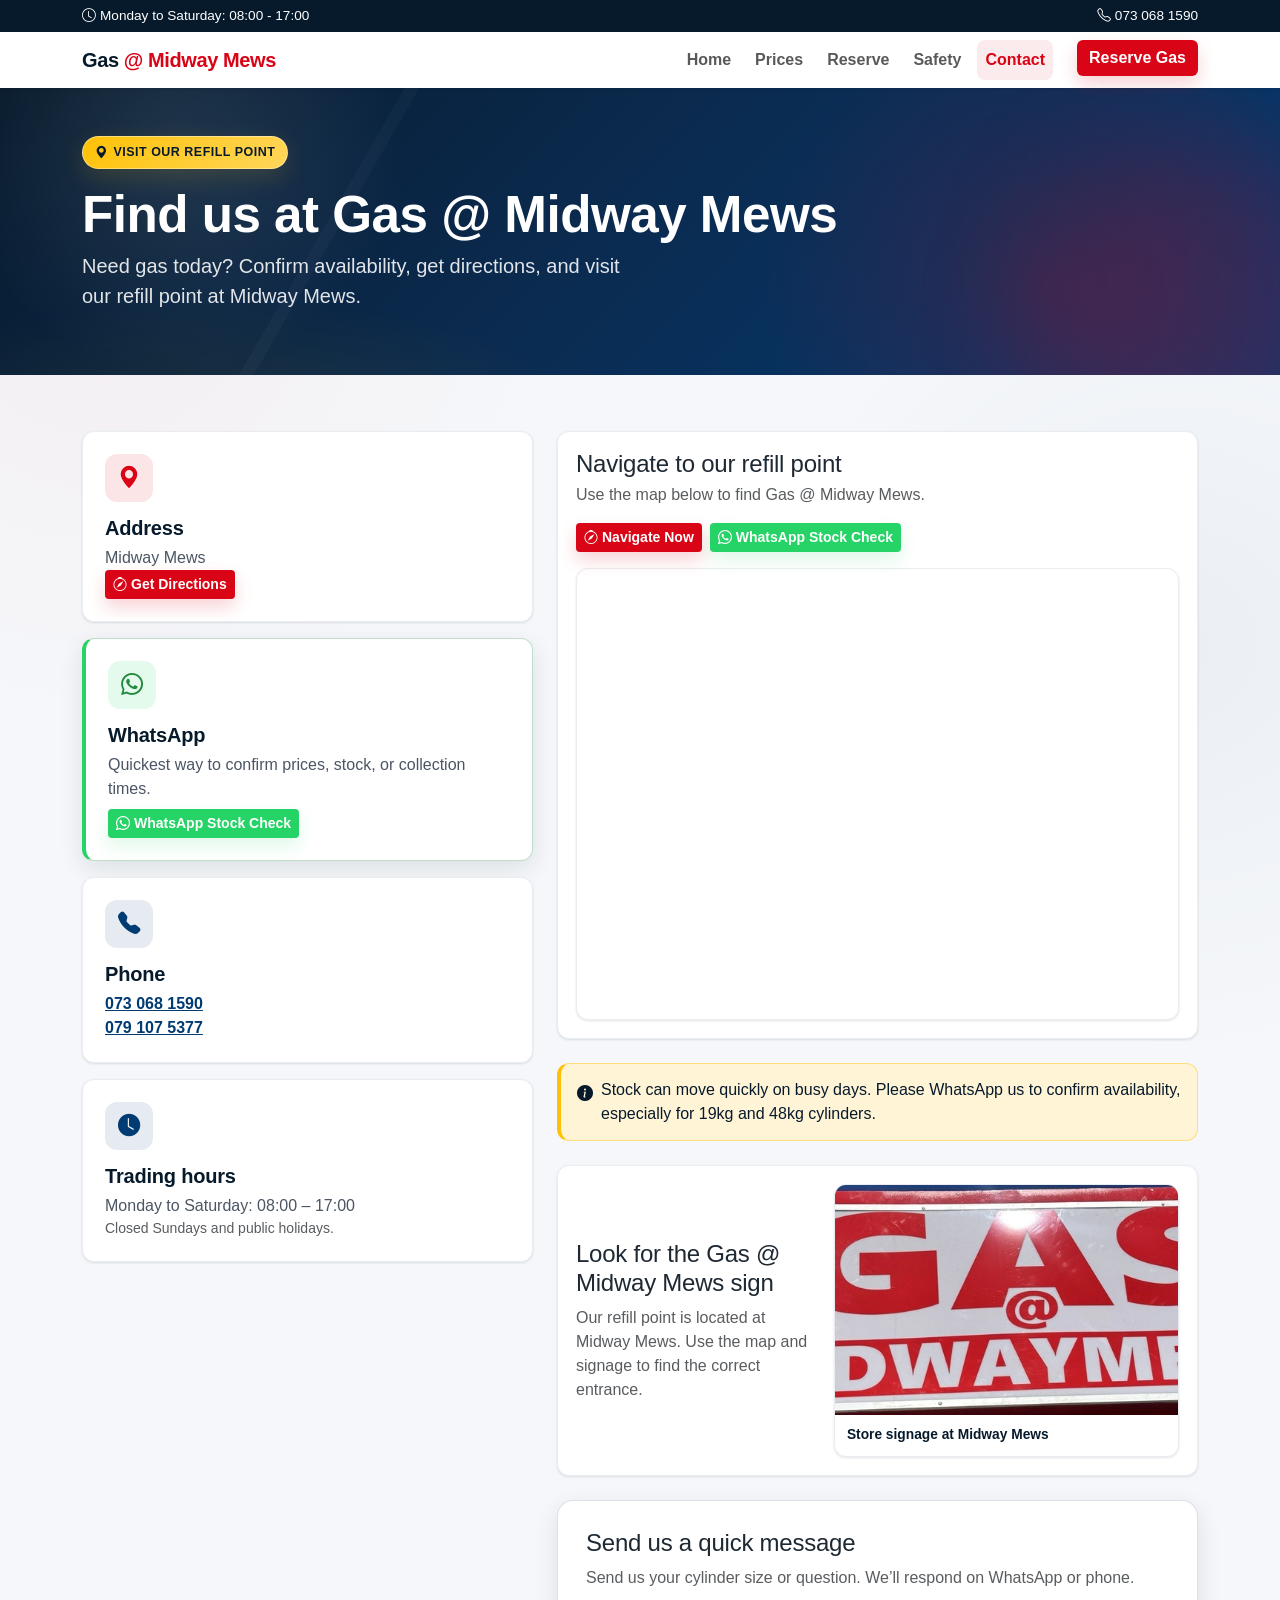
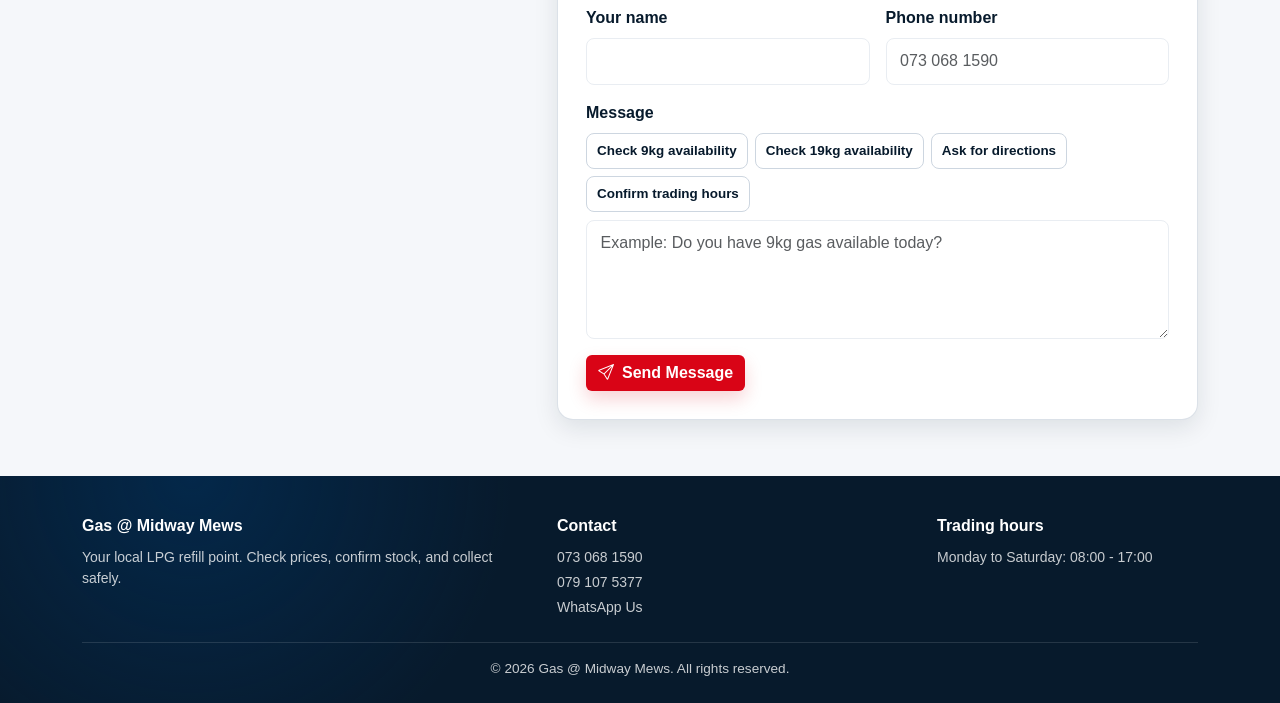
==== contact.html @ 33889756 "Initial Gas at Midway Mews site" ====
<!doctype html>
<html lang="en">
<head>
<meta charset="utf-8">
<meta name="viewport" content="width=device-width, initial-scale=1">
<title>Contact &amp; Location | Gas @ Midway Mews</title>
<meta name="description" content="Contact Gas @ Midway Mews — phone, WhatsApp, trading hours, and directions to our LPG refill collection point.">
<meta name="theme-color" content="#D90416">
<link rel="canonical" href="/contact.html">
<link rel="icon" href="assets/images/favicon.svg" type="image/svg+xml">
<link rel="shortcut icon" href="assets/images/favicon.svg" type="image/svg+xml">
<link href="https://cdn.jsdelivr.net/npm/bootstrap@5.3.3/dist/css/bootstrap.min.css" rel="stylesheet">
<link href="https://cdn.jsdelivr.net/npm/bootstrap-icons@1.11.3/font/bootstrap-icons.css" rel="stylesheet">
<link href="assets/css/styles.css" rel="stylesheet">
</head>
<body>

<div class="top-strip">
  <div class="container d-flex justify-content-between align-items-center flex-wrap gap-2">
    <span><i class="bi bi-clock me-1"></i><span data-trading-hours>Mon-Sat 08:00 - 17:00</span></span>
    <span class="d-none d-sm-inline">
      <a href="#" data-tel="primary_phone"><i class="bi bi-telephone me-1"></i><span data-tel-display="primary_phone">073 068 1590</span></a>
    </span>
  </div>
</div>

<nav class="navbar navbar-expand-md bg-white sticky-top">
  <div class="container">
    <a class="navbar-brand navbar-brand-wordmark" href="index.html">Gas <span class="accent">@ Midway Mews</span></a>
    <button class="navbar-toggler" type="button" data-bs-toggle="collapse" data-bs-target="#mainNav"><span class="navbar-toggler-icon"></span></button>
    <div class="collapse navbar-collapse justify-content-end" id="mainNav">
      <ul class="navbar-nav gap-md-2">
        <li class="nav-item"><a class="nav-link" href="index.html">Home</a></li>
        <li class="nav-item"><a class="nav-link" href="prices.html">Prices</a></li>
        <li class="nav-item"><a class="nav-link" href="reserve.html">Reserve</a></li>
        <li class="nav-item"><a class="nav-link" href="safety.html">Safety</a></li>
        <li class="nav-item"><a class="nav-link" href="contact.html">Contact</a></li>
        <li class="nav-item ms-md-3"><a class="btn btn-brand-red" href="reserve.html">Reserve Gas</a></li>
      </ul>
    </div>
  </div>
</nav>

<header class="hero-section" style="padding:48px 0">
  <div class="container">
    <span class="hero-badge"><i class="bi bi-geo-alt-fill"></i> Visit Our Refill Point</span>
    <h1>Find us at Gas @ Midway Mews</h1>
    <p class="lead mt-2">
      Need gas today? Confirm availability, get directions, and visit our refill point at Midway Mews.
    </p>
  </div>
</header>

<main>
<section>
  <div class="container">
    <div class="row g-4">

      <div class="col-lg-5">
        <div class="info-card mb-3">
          <div class="icon-wrap"><i class="bi bi-geo-alt-fill"></i></div>
          <h5>Address</h5>
          <p data-address>Midway Mews</p>
          <a href="#" data-map class="btn btn-sm btn-brand-red"><i class="bi bi-compass me-1"></i>Get Directions</a>
        </div>

        <div class="info-card contact-whatsapp-card mb-3">
          <div class="icon-wrap"><i class="bi bi-whatsapp"></i></div>
          <h5>WhatsApp</h5>
          <p class="mb-2">Quickest way to confirm prices, stock, or collection times.</p>
          <a href="#" data-wa="whatsapp_number"
             data-wa-msg="Hi Gas @ Midway Mews, I'd like to do a quick stock check before coming through. Cylinder size: "
             class="btn btn-sm btn-whatsapp">
            <i class="bi bi-whatsapp me-1"></i>WhatsApp Stock Check
          </a>
        </div>

        <div class="info-card blue mb-3">
          <div class="icon-wrap"><i class="bi bi-telephone-fill"></i></div>
          <h5>Phone</h5>
          <p class="mb-0">
            <a href="#" data-tel="primary_phone" class="fw-semibold d-block">
              <span data-tel-display="primary_phone">073 068 1590</span>
            </a>
            <a href="#" data-tel="secondary_phone" class="fw-semibold d-block">
              <span data-tel-display="secondary_phone">079 107 5377</span>
            </a>
          </p>
        </div>

        <div class="info-card blue">
          <div class="icon-wrap"><i class="bi bi-clock-fill"></i></div>
          <h5>Trading hours</h5>
          <p>Monday to Saturday: 08:00 &ndash; 17:00</p>
          <p class="small text-muted mb-0">Closed Sundays and public holidays.</p>
        </div>
      </div>

      <div class="col-lg-7">
        <div class="contact-map-block mb-4">
          <div class="d-flex flex-wrap justify-content-between align-items-start gap-3 mb-3">
            <div>
              <h2 class="h4 mb-1">Navigate to our refill point</h2>
              <p class="text-muted mb-0">Use the map below to find Gas @ Midway Mews.</p>
            </div>
            <div class="d-flex flex-wrap gap-2">
              <a href="#" data-map class="btn btn-brand-red btn-sm"><i class="bi bi-compass me-1"></i>Navigate Now</a>
              <a href="#" data-wa="whatsapp_number"
                 data-wa-msg="Hi Gas @ Midway Mews, I'd like to confirm stock before I travel. Cylinder size: "
                 class="btn btn-whatsapp btn-sm"><i class="bi bi-whatsapp me-1"></i>WhatsApp Stock Check</a>
            </div>
          </div>
          <div class="rounded-xl shadow-soft overflow-hidden" style="aspect-ratio:4/3;background:#fff">
            <iframe data-map-embed src="about:blank" width="100%" height="100%" style="border:0" loading="lazy" title="Map to Gas @ Midway Mews" referrerpolicy="no-referrer-when-downgrade"></iframe>
          </div>
        </div>

        <div class="contact-travel-note d-flex align-items-start mb-4">
          <i class="bi bi-info-circle-fill me-2 mt-1"></i>
          <p class="mb-0">Stock can move quickly on busy days. Please WhatsApp us to confirm availability, especially for 19kg and 48kg cylinders.</p>
        </div>

        <section class="contact-proof-section mb-4" aria-labelledby="look-for-sign">
          <div class="row g-3 align-items-center">
            <div class="col-md-5">
              <h2 id="look-for-sign" class="h4 mb-2">Look for the Gas @ Midway Mews sign</h2>
              <p class="text-muted mb-0">Our refill point is located at Midway Mews. Use the map and signage to find the correct entrance.</p>
            </div>
            <div class="col-md-7">
              <figure class="proof-card contact-proof-card m-0">
                <img src="assets/images/store-signage-crop.jpg"
                     alt="Gas @ Midway Mews store signage"
                     loading="lazy" decoding="async"
                     width="900" height="675">
                <figcaption>Store signage at Midway Mews</figcaption>
              </figure>
            </div>
          </div>
        </section>

        <div class="form-card">
          <h2 class="h4 mb-2">Send us a quick message</h2>
          <p class="text-muted mb-3">Send us your cylinder size or question. We&rsquo;ll respond on WhatsApp or phone.</p>
          <div id="enquiryStatus" class="alert d-none mb-3" role="alert"></div>
          <form id="enquiryForm" novalidate>
            <!-- Honeypot -->
            <input type="text" name="website" tabindex="-1" autocomplete="off"
                   style="position:absolute;left:-9999px" aria-hidden="true">
            <div class="row g-3">
              <div class="col-sm-6 mb-3">
                <label class="form-label" for="full_name">Your name</label>
                <input type="text" class="form-control" id="full_name" name="full_name" maxlength="100">
              </div>
              <div class="col-sm-6 mb-3">
                <label class="form-label" for="phone_number">Phone number</label>
                <input type="tel" class="form-control" id="phone_number" name="phone_number" maxlength="30" placeholder="073 068 1590">
              </div>
            </div>
            <div class="mb-3">
              <label class="form-label" for="message">Message</label>
              <div class="message-template-group mb-2" aria-label="Quick message templates">
                <button type="button" class="message-template-btn" data-message-template="Do you have 9kg gas available today?">Check 9kg availability</button>
                <button type="button" class="message-template-btn" data-message-template="Do you have 19kg gas available today?">Check 19kg availability</button>
                <button type="button" class="message-template-btn" data-message-template="Can you please help me with directions to Gas @ Midway Mews?">Ask for directions</button>
                <button type="button" class="message-template-btn" data-message-template="Please confirm your trading hours for today.">Confirm trading hours</button>
              </div>
              <textarea class="form-control" id="message" name="message" rows="4" required maxlength="2000" placeholder="Example: Do you have 9kg gas available today?"></textarea>
            </div>
            <button type="submit" class="btn btn-brand-red"><i class="bi bi-send me-2"></i>Send Message</button>
          </form>
        </div>
      </div>
    </div>
  </div>
</section>
</main>

<footer class="site-footer">
  <div class="container">
    <div class="row g-4">
      <div class="col-md-5">
        <h6 data-business-name>Gas @ Midway Mews</h6>
        <p class="small mb-0">Your local LPG refill point. Check prices, confirm stock, and collect safely.</p>
      </div>
      <div class="col-md-4">
        <h6>Contact</h6>
        <p class="small mb-1"><a href="#" data-tel="primary_phone"><span data-tel-display="primary_phone">073 068 1590</span></a></p>
        <p class="small mb-1"><a href="#" data-tel="secondary_phone"><span data-tel-display="secondary_phone">079 107 5377</span></a></p>
        <p class="small mb-0"><a href="#" data-wa="whatsapp_number">WhatsApp Us</a></p>
      </div>
      <div class="col-md-3">
        <h6>Trading hours</h6>
        <p class="small mb-0" data-trading-hours>Mon-Sat 08:00 - 17:00</p>
      </div>
    </div>
    <div class="copyright text-center">
      &copy; <span id="year"></span> <span data-business-name>Gas @ Midway Mews</span>. All rights reserved.
    </div>
  </div>
</footer>

<div class="mobile-action-bar">
  <a href="#" data-tel="primary_phone"><span class="ico"><i class="bi bi-telephone-fill"></i></span>Call</a>
  <a href="#" data-wa="whatsapp_number" class="wa"><span class="ico"><i class="bi bi-whatsapp"></i></span>WhatsApp</a>
  <a href="#" data-map><span class="ico"><i class="bi bi-geo-alt-fill"></i></span>Directions</a>
</div>

<script src="https://cdn.jsdelivr.net/npm/bootstrap@5.3.3/dist/js/bootstrap.bundle.min.js"></script>
<script src="assets/js/app.js"></script>
<script>document.getElementById('year').textContent = new Date().getFullYear();</script>
</body>
</html>
---- assets/css/styles.css ----
/* =============================================================
   Gas @ Midway Mews — Brand Stylesheet
   Layered on top of Bootstrap 5.
   ============================================================= */

:root {
  --brand-red:        #D90416;
  --brand-red-dark:   #A80010;
  --brand-red-soft:   #FFF1F2;
  --brand-blue:       #003B73;
  --brand-navy:       #071A2C;
  --brand-yellow:     #FFC107;
  --brand-green:      #1f8a3d;
  --brand-whatsapp:   #25D366;
  --grey-50:          #F5F7FA;
  --grey-100:         #E9EDF2;
  --grey-200:         #CDD6E0;
  --grey-700:         #4B5563;
  --text-dark:        #1F2933;
  --surface:          #FFFFFF;
  --radius-sm:        8px;
  --radius-md:        12px;
  --radius-lg:        16px;
  --shadow-sm: 0 1px 3px rgba(7, 26, 44, 0.08), 0 1px 2px rgba(7, 26, 44, 0.04);
  --shadow-md: 0 8px 24px rgba(7, 26, 44, 0.10);
  --shadow-lg: 0 18px 44px rgba(7, 26, 44, 0.16);
  --shadow-red: 0 10px 24px rgba(217, 4, 22, 0.18);
  --transition-fast: 160ms ease;
  --transition-med: 320ms cubic-bezier(.2, .8, .2, 1);
}

/* ---------- Base ---------- */
html { scroll-behavior: smooth; }
body {
  font-family: 'Inter', -apple-system, BlinkMacSystemFont, 'Segoe UI',
               Roboto, Oxygen, Ubuntu, sans-serif;
  color: var(--text-dark);
  background:
    radial-gradient(circle at 8% 12%, rgba(217, 4, 22, 0.035), transparent 28rem),
    radial-gradient(circle at 92% 28%, rgba(0, 59, 115, 0.045), transparent 26rem),
    var(--grey-50);
  -webkit-font-smoothing: antialiased;
  overflow-x: hidden;
  padding-bottom: 88px; /* room for mobile sticky bar */
}
@media (min-width: 768px) {
  body { padding-bottom: 0; }
}

h1, h2, h3, h4, h5 {
  font-weight: 700;
  letter-spacing: -0.01em;
  color: var(--brand-navy);
}

a { color: var(--brand-blue); }
a:hover { color: var(--brand-red); }
a, button, .btn, .form-control, .form-select {
  transition:
    color var(--transition-fast),
    background-color var(--transition-fast),
    border-color var(--transition-fast),
    box-shadow var(--transition-fast),
    transform var(--transition-fast),
    opacity var(--transition-fast);
}

:focus-visible {
  outline: 3px solid rgba(217, 4, 22, 0.28);
  outline-offset: 3px;
}

/* ---------- Brand utilities ---------- */
.text-brand-red    { color: var(--brand-red) !important; }
.text-brand-blue   { color: var(--brand-blue) !important; }
.text-brand-navy   { color: var(--brand-navy) !important; }
.bg-brand-red      { background-color: var(--brand-red) !important; color: #fff; }
.bg-brand-blue     { background-color: var(--brand-blue) !important; color: #fff; }
.bg-brand-navy     { background-color: var(--brand-navy) !important; color: #fff; }
.bg-brand-grey     { background-color: var(--grey-50) !important; }

.btn-brand-red {
  background: var(--brand-red);
  color: #fff;
  border: 0;
  font-weight: 600;
  box-shadow: 0 8px 18px rgba(217, 4, 22, 0.18);
}
.btn-brand-red:hover, .btn-brand-red:focus {
  background: var(--brand-red-dark);
  color: #fff;
  transform: translateY(-1px);
  box-shadow: var(--shadow-red);
}
.btn-brand-red:active {
  transform: translateY(0);
  box-shadow: 0 4px 10px rgba(217, 4, 22, 0.16);
}
.btn-brand-outline {
  background: transparent;
  color: #fff;
  border: 2px solid rgba(255,255,255,0.7);
  font-weight: 600;
}
.btn-brand-outline:hover {
  background: #fff;
  color: var(--brand-navy);
  transform: translateY(-1px);
  box-shadow: 0 10px 22px rgba(255,255,255,0.12);
}
.btn-whatsapp {
  background: var(--brand-whatsapp);
  color: #fff;
  border: 0;
  font-weight: 600;
  box-shadow: 0 8px 18px rgba(37, 211, 102, 0.15);
}
.btn-whatsapp:hover, .btn-whatsapp:focus {
  background: #1eb858;
  color: #fff;
  transform: translateY(-1px);
  box-shadow: 0 10px 22px rgba(37, 211, 102, 0.20);
}
.btn-whatsapp:active,
.btn-brand-outline:active {
  transform: translateY(0);
  box-shadow: var(--shadow-sm);
}
.btn i {
  transition: transform var(--transition-fast);
}
.btn:hover i {
  transform: translateX(1px);
}

/* ---------- Top bar ---------- */
.top-strip {
  background: var(--brand-navy);
  color: #fff;
  font-size: 0.85rem;
  padding: 6px 0;
}
.top-strip a { color: #fff; text-decoration: none; }
.top-strip a:hover { color: var(--brand-yellow); }

.navbar-brand-wordmark {
  font-weight: 800;
  font-size: 1.25rem;
  letter-spacing: -0.02em;
  color: var(--brand-navy);
}
.navbar-brand-wordmark .accent { color: var(--brand-red); }

.navbar {
  box-shadow: var(--shadow-sm);
  transition: box-shadow var(--transition-med), background-color var(--transition-med), backdrop-filter var(--transition-med);
}
.navbar.navbar-scrolled {
  background: rgba(255,255,255,0.94) !important;
  backdrop-filter: blur(12px);
  box-shadow: 0 8px 24px rgba(7, 26, 44, 0.12);
}
.navbar .nav-link {
  border-radius: var(--radius-sm);
  font-weight: 600;
  padding-inline: 0.75rem;
  position: relative;
}
.navbar .nav-link:hover {
  background: rgba(217, 4, 22, 0.06);
}
.navbar .nav-link.active {
  color: var(--brand-red) !important;
  background: rgba(217, 4, 22, 0.08);
}

/* ---------- Hero ---------- */
.hero-section {
  background:
    radial-gradient(circle at 14% 22%, rgba(255,255,255,0.10), transparent 14rem),
    radial-gradient(circle at 82% 70%, rgba(217, 4, 22, 0.20), transparent 18rem),
    linear-gradient(135deg, var(--brand-navy) 0%, #0B2B50 48%, var(--brand-blue) 100%);
  color: #fff;
  padding: 64px 0 80px;
  position: relative;
  overflow: hidden;
}
.hero-section::before {
  content: '';
  position: absolute;
  inset: 0;
  background:
    linear-gradient(120deg, transparent 0 28%, rgba(255,255,255,0.04) 28% 29%, transparent 29% 100%),
    radial-gradient(ellipse at 18% 110%, rgba(255, 193, 7, 0.10), transparent 22rem);
  opacity: 0.7;
  pointer-events: none;
}
.hero-section::after {
  content: '';
  position: absolute;
  right: -120px; bottom: -120px;
  width: 360px; height: 360px;
  border-radius: 50%;
  background: rgba(217, 4, 22, 0.18);
  filter: blur(60px);
  pointer-events: none;
  animation: heroGlow 9s ease-in-out infinite alternate;
}
.hero-section > .container {
  position: relative;
  z-index: 1;
}
.hero-section h1 {
  color: #fff;
  font-size: clamp(2rem, 4vw, 3.25rem);
  line-height: 1.1;
}
.hero-section .lead {
  color: rgba(255,255,255,0.88);
  max-width: 540px;
}
.hero-badge {
  display: inline-flex;
  align-items: center;
  gap: 6px;
  background: linear-gradient(135deg, var(--brand-yellow), #FFD65A);
  color: var(--brand-navy);
  font-weight: 700;
  font-size: 0.78rem;
  letter-spacing: 0.04em;
  text-transform: uppercase;
  padding: 6px 12px;
  border: 1px solid rgba(255,255,255,0.40);
  border-radius: 999px;
  box-shadow: 0 8px 24px rgba(255, 193, 7, 0.14);
  margin-bottom: 18px;
}
.hero-img-wrap {
  position: relative;
  border: 1px solid rgba(255,255,255,0.18);
  border-radius: var(--radius-lg);
  overflow: hidden;
  box-shadow: var(--shadow-lg);
  background: #fff;
  aspect-ratio: 4 / 3;
  transition: transform var(--transition-med), box-shadow var(--transition-med), border-color var(--transition-med);
}
.hero-img-wrap:hover {
  border-color: rgba(255,255,255,0.34);
  box-shadow: 0 24px 56px rgba(7, 26, 44, 0.24);
  transform: translateY(-2px);
}
.hero-img-wrap::after {
  content: '';
  position: absolute;
  inset: 0;
  background: linear-gradient(180deg, transparent 55%, rgba(7, 26, 44, 0.20));
  pointer-events: none;
}
.hero-img-wrap img {
  width: 100%;
  height: 100%;
  object-fit: cover;
  display: block;
}
/* ---------- Section spacing ---------- */
section { padding: 56px 0; }
main > section:nth-child(even):not(.bg-white) {
  background:
    radial-gradient(circle at 85% 18%, rgba(0, 59, 115, 0.035), transparent 22rem),
    var(--grey-50);
}
@media (max-width: 575px) {
  section { padding: 40px 0; }
}
.section-title {
  font-size: clamp(1.6rem, 3vw, 2.25rem);
  margin-bottom: 8px;
}
.section-eyebrow {
  text-transform: uppercase;
  letter-spacing: 0.12em;
  font-weight: 600;
  font-size: 0.78rem;
  color: var(--brand-red);
}
.divider-red {
  width: 56px;
  height: 4px;
  background: linear-gradient(90deg, var(--brand-red), var(--brand-red-dark));
  border-radius: 999px;
  margin: 0 0 18px;
}

/* ---------- Price cards (selectable) ---------- */
.price-grid {
  display: grid;
  grid-template-columns: repeat(auto-fill, minmax(160px, 1fr));
  gap: 14px;
}
.price-card {
  background: #fff;
  border: 2px solid var(--grey-100);
  border-radius: var(--radius-md);
  padding: 18px 14px 14px;
  text-align: center;
  position: relative;
  cursor: pointer;
  user-select: none;
  overflow: hidden;
  transition: transform var(--transition-med), box-shadow var(--transition-med),
              border-color var(--transition-med), background-color var(--transition-med);
}
.price-card::after {
  content: '';
  position: absolute;
  inset: auto -20% -45% -20%;
  height: 70%;
  background: radial-gradient(circle, rgba(217, 4, 22, 0.12), transparent 58%);
  opacity: 0;
  pointer-events: none;
  transition: opacity var(--transition-med);
}
.price-card:hover {
  transform: translateY(-3px);
  box-shadow: var(--shadow-md), 0 0 0 1px rgba(217, 4, 22, 0.08);
  border-color: rgba(217, 4, 22, 0.28);
}
.price-card:hover::after {
  opacity: 1;
}
.price-card:focus-visible {
  outline: 0;
  border-color: var(--brand-blue);
  box-shadow: 0 0 0 3px rgba(0, 59, 115, 0.18);
}
.price-card.selected {
  border-color: var(--brand-red);
  background: linear-gradient(180deg, #fff 0%, #fff1f2 100%);
  box-shadow: var(--shadow-red);
}
.price-card.summary-updated {
  animation: selectedTap 300ms ease;
}
.price-card.selected::before {
  content: '\F26B'; /* bi-check-circle-fill */
  font-family: 'bootstrap-icons';
  position: absolute;
  top: 8px; right: 10px;
  color: var(--brand-red);
  font-size: 1.1rem;
  line-height: 1;
}
.price-card.disabled {
  opacity: 0.6;
  cursor: not-allowed;
  background: var(--grey-50);
}
.price-card.disabled:hover {
  transform: none;
  box-shadow: none;
}
.price-card .size {
  font-size: 1.4rem;
  font-weight: 800;
  color: var(--brand-navy);
  line-height: 1.1;
}
.price-card .price {
  font-size: 1.65rem;
  font-weight: 800;
  color: var(--brand-red);
  margin: 6px 0 8px;
  line-height: 1;
}
.price-card .availability {
  font-size: 0.72rem;
  font-weight: 600;
  letter-spacing: 0.02em;
  display: inline-flex;
  align-items: center;
  gap: 4px;
  padding: 3px 9px;
  border-radius: 999px;
  position: relative;
  z-index: 1;
}
.availability.available     { background: #E5F4EA; color: #1f7a36; }
.availability.low_stock     { background: #FFF4D6; color: #8a6a00; }
.availability.confirm_first { background: #DCE7F5; color: #0b3d77; }
.availability.out_of_stock  { background: #F5DCDC; color: #962020; }
.badge.bg-danger {
  background: linear-gradient(135deg, var(--brand-red), var(--brand-red-dark)) !important;
  border-radius: 999px;
  box-shadow: 0 5px 12px rgba(217, 4, 22, 0.18);
  font-size: 0.68rem;
  letter-spacing: 0.02em;
}

/* ---------- Prices page ---------- */
.prices-content {
  background: var(--grey-50);
}
.price-meta {
  background: #fff;
  border: 1px solid var(--grey-100);
  border-left: 4px solid var(--brand-red);
  border-radius: 8px;
  box-shadow: var(--shadow-sm);
  color: var(--grey-700);
  display: flex;
  flex-wrap: wrap;
  gap: 10px 22px;
  padding: 12px 16px;
  font-size: 0.92rem;
}
.price-meta span {
  display: inline-flex;
  align-items: center;
}
.price-meta i {
  color: var(--brand-red);
}
.price-section-copy {
  color: var(--grey-700);
  margin-bottom: 18px;
  max-width: 620px;
}
.price-table-card {
  background: #fff;
  border: 1px solid var(--grey-100);
  border-radius: var(--radius-md);
  box-shadow: var(--shadow-md);
  overflow: hidden;
}
.price-table {
  min-width: 680px;
}
.price-table thead th {
  background: var(--brand-navy);
  color: #fff;
  border: 0;
  font-size: 0.78rem;
  letter-spacing: 0.07em;
  padding: 16px 18px;
  text-transform: uppercase;
  white-space: nowrap;
}
.price-table tbody td {
  border-color: var(--grey-100);
  padding: 16px 18px;
  vertical-align: middle;
}
.price-table tbody tr:nth-child(even) {
  background: #FAFBFC;
}
.price-table tbody tr:hover {
  background: #FFF7F7;
}
.price-table .availability {
  font-size: 0.78rem;
  font-weight: 700;
  display: inline-flex;
  align-items: center;
  gap: 5px;
  padding: 5px 10px;
  border-radius: 999px;
  white-space: nowrap;
}
.price-table-action {
  min-width: 86px;
}
.proof-card {
  background: #fff;
  border: 1px solid var(--grey-100);
  border-radius: var(--radius-md);
  box-shadow: var(--shadow-sm);
  overflow: hidden;
  transition: transform var(--transition-med), box-shadow var(--transition-med), border-color var(--transition-med);
}
.proof-card:hover {
  transform: translateY(-2px);
  border-color: rgba(0, 59, 115, 0.18);
  box-shadow: var(--shadow-md);
}
.proof-card img {
  aspect-ratio: 4 / 3;
  display: block;
  height: auto;
  object-fit: cover;
  width: 100%;
}
.proof-card figcaption {
  color: var(--brand-navy);
  font-size: 0.86rem;
  font-weight: 700;
  padding: 10px 12px;
}
.price-final-cta {
  background:
    radial-gradient(circle at 85% 15%, rgba(217, 4, 22, 0.20), transparent 16rem),
    linear-gradient(135deg, var(--brand-navy), #0B2B50);
  color: #fff;
  border-radius: var(--radius-md);
  box-shadow: var(--shadow-md);
  padding: 32px 20px;
}
.price-final-cta h2 {
  color: #fff;
}
.price-final-cta p {
  color: rgba(255,255,255,0.82);
}
@media (max-width: 575px) {
  .price-meta {
    display: block;
  }
  .price-meta span + span {
    margin-top: 6px;
  }
  .price-table thead th,
  .price-table tbody td {
    padding: 13px 14px;
  }
}

/* CTA bar below the popular grid */
.selection-bar {
  background: #fff;
  border: 1px solid var(--grey-100);
  border-radius: var(--radius-md);
  padding: 14px 18px;
  display: flex;
  align-items: center;
  justify-content: space-between;
  flex-wrap: wrap;
  gap: 12px;
  box-shadow: var(--shadow-sm);
}
.selection-bar .selection-text {
  font-size: 0.95rem;
  color: var(--grey-700);
}
.selection-bar .selection-text strong { color: var(--brand-navy); }
.btn-reserve-selected {
  background: var(--brand-red);
  color: #fff;
  font-weight: 600;
  padding: 12px 22px;
  border: 0;
  box-shadow: 0 8px 18px rgba(217, 4, 22, 0.16);
}
.btn-reserve-selected:hover {
  background: var(--brand-red-dark);
  color: #fff;
  transform: translateY(-1px);
  box-shadow: var(--shadow-red);
}
.btn-reserve-selected:disabled {
  background: var(--grey-200);
  color: var(--grey-700);
  cursor: not-allowed;
}

/* All sizes — compact list */
.size-list {
  background: #fff;
  border: 1px solid var(--grey-100);
  border-radius: var(--radius-md);
  overflow: hidden;
  box-shadow: var(--shadow-sm);
}
.size-list .row-item {
  display: grid;
  grid-template-columns: 1.2fr 1fr 1.4fr;
  align-items: center;
  padding: 14px 18px;
  border-bottom: 1px solid var(--grey-100);
  cursor: pointer;
  transition: background-color .15s ease;
}
.size-list .row-item:last-child { border-bottom: 0; }
.size-list .row-item:hover { background: var(--grey-50); }
.size-list .row-item.selected {
  background: #fff1f2;
  border-left: 4px solid var(--brand-red);
  padding-left: 14px;
  box-shadow: inset 0 0 0 1px rgba(217, 4, 22, 0.08);
}
.size-list .row-item.disabled {
  opacity: 0.55;
  cursor: not-allowed;
}
.size-list .col-size { font-weight: 700; color: var(--brand-navy); font-size: 1.05rem; }
.size-list .col-size .pop-tag {
  display: inline-block;
  background: rgba(217, 4, 22, 0.10);
  color: var(--brand-red);
  font-size: 0.65rem;
  font-weight: 700;
  letter-spacing: 0.06em;
  text-transform: uppercase;
  padding: 2px 7px;
  border-radius: 999px;
  margin-left: 6px;
  vertical-align: middle;
}
.size-list .col-price { font-weight: 700; color: var(--brand-red); font-size: 1.05rem; }
.size-list .col-status { text-align: right; }
@media (max-width: 575px) {
  .size-list .row-item {
    grid-template-columns: 1fr 1fr;
    grid-template-areas: "size price" "status status";
    row-gap: 6px;
  }
  .size-list .col-size { grid-area: size; }
  .size-list .col-price { grid-area: price; text-align: right; }
  .size-list .col-status { grid-area: status; text-align: left; }
}

/* ---------- Info / safety cards ---------- */
.info-card {
  background: #fff;
  border-radius: var(--radius-md);
  padding: 22px;
  border: 1px solid var(--grey-100);
  box-shadow: var(--shadow-sm);
  transition: transform var(--transition-med), box-shadow var(--transition-med), border-color var(--transition-med);
}
.info-card:hover {
  transform: translateY(-2px);
  border-color: rgba(0, 59, 115, 0.16);
  box-shadow: var(--shadow-md);
}
.info-card .icon-wrap {
  width: 48px; height: 48px;
  border-radius: var(--radius-md);
  background: rgba(217, 4, 22, 0.10);
  color: var(--brand-red);
  display: flex; align-items: center; justify-content: center;
  font-size: 1.4rem;
  margin-bottom: 14px;
}
.info-card.blue .icon-wrap {
  background: rgba(0, 59, 115, 0.10);
  color: var(--brand-blue);
}
.info-card h5 { margin-bottom: 6px; }
.info-card p { color: var(--grey-700); margin: 0; }

/* ---------- Reserve page ---------- */
.reserve-section {
  background: var(--grey-50);
}
.collection-alert {
  background: #FFF4D6;
  border: 1px solid rgba(255, 193, 7, 0.45);
  border-left: 4px solid var(--brand-yellow);
  color: var(--brand-navy);
  margin-bottom: 22px;
}
.quick-size-group {
  display: flex;
  flex-wrap: wrap;
  gap: 7px;
}
.quick-size-btn {
  background: #fff;
  border: 1px solid var(--grey-200);
  border-radius: var(--radius-sm);
  color: var(--brand-navy);
  font-size: 0.84rem;
  font-weight: 700;
  min-height: 36px;
  padding: 7px 11px;
  transition: background-color .15s ease, border-color .15s ease, color .15s ease;
}
.quick-size-btn:hover,
.quick-size-btn:focus {
  border-color: var(--brand-red);
  color: var(--brand-red);
}
.quick-size-btn.active {
  background: var(--brand-red);
  border-color: var(--brand-red);
  color: #fff;
  box-shadow: 0 8px 18px rgba(217, 4, 22, 0.18);
  transform: translateY(-1px);
}
.selected-price-summary {
  background: #fff;
  border: 1px solid var(--grey-100);
  border-left: 4px solid var(--brand-red);
  border-radius: var(--radius-md);
  box-shadow: var(--shadow-sm);
  margin: 6px 0 20px;
  padding: 14px 16px;
  transition: opacity var(--transition-med), transform var(--transition-med), box-shadow var(--transition-med);
}
.selected-price-summary.summary-updated {
  box-shadow: var(--shadow-red);
  transform: translateY(-1px);
}
.selected-price-summary dl {
  display: grid;
  grid-template-columns: minmax(120px, 0.8fr) 1fr;
  gap: 7px 14px;
  margin: 0;
}
.selected-price-summary dt {
  color: var(--grey-700);
  font-size: 0.86rem;
  font-weight: 600;
}
.selected-price-summary dd {
  color: var(--brand-navy);
  font-weight: 800;
  margin: 0;
}
.selected-price-summary .summary-price {
  color: var(--brand-red);
}
.reserve-info-stack {
  display: grid;
  gap: 0;
}
.compact-info-card {
  border-radius: var(--radius-md);
  padding: 18px;
}
.compact-info-card .icon-wrap {
  width: 40px;
  height: 40px;
  border-radius: 10px;
  font-size: 1.15rem;
  margin-bottom: 10px;
}
.compact-info-card h5 {
  font-size: 1rem;
  margin-bottom: 8px;
}
.compact-info-card p,
.compact-info-card li {
  color: var(--grey-700);
  font-size: 0.93rem;
  line-height: 1.45;
}
.compact-steps {
  color: var(--grey-700);
  padding-left: 1.1rem;
}
.compact-steps li + li {
  margin-top: 5px;
}
@media (max-width: 575px) {
  .quick-size-btn {
    flex: 1 1 calc(33.333% - 7px);
  }
  .selected-price-summary dl {
    grid-template-columns: 1fr;
    gap: 2px;
  }
  .selected-price-summary dd + dt {
    margin-top: 8px;
  }
}

/* ---------- Safety page ---------- */
.safety-proof-section {
  background: #fff;
  border: 1px solid var(--grey-100);
  border-radius: var(--radius-md);
  box-shadow: var(--shadow-sm);
  padding: 22px;
}
.safety-proof-card {
  max-width: 560px;
  margin-left: auto !important;
}
.safety-proof-card img {
  max-height: 280px;
}
.safety-list {
  line-height: 1.8;
  padding-left: 1.2rem;
}
.safety-list li + li {
  margin-top: 8px;
}
.safety-checklist {
  display: grid;
  gap: 12px;
  list-style: none;
  padding-left: 0;
}
.safety-checklist li {
  align-items: flex-start;
  color: var(--grey-700);
  display: flex;
  gap: 10px;
}
.safety-checklist i {
  color: var(--brand-red);
  margin-top: 2px;
}
.why-card {
  align-items: center;
  background: #fff;
  border: 1px solid var(--grey-100);
  border-radius: var(--radius-md);
  box-shadow: var(--shadow-sm);
  display: flex;
  gap: 12px;
  height: 100%;
  padding: 16px;
  transition: transform var(--transition-med), box-shadow var(--transition-med), border-color var(--transition-med);
}
.why-card:hover {
  transform: translateY(-2px);
  border-color: rgba(217, 4, 22, 0.16);
  box-shadow: var(--shadow-md);
}
.why-card i {
  align-items: center;
  background: rgba(217, 4, 22, 0.10);
  border-radius: 10px;
  color: var(--brand-red);
  display: flex;
  flex: none;
  font-size: 1.15rem;
  height: 40px;
  justify-content: center;
  width: 40px;
}
.why-card h5 {
  font-size: 1rem;
  margin: 0;
}
.safety-whatsapp-note {
  border-left: 4px solid var(--brand-yellow);
  margin-bottom: 0;
}
@media (max-width: 991px) {
  .safety-proof-card {
    margin-left: 0 !important;
  }
}
@media (max-width: 575px) {
  .safety-proof-section {
    padding: 18px;
  }
  .why-card {
    align-items: flex-start;
  }
}

/* ---------- Contact page ---------- */
.contact-whatsapp-card {
  border-color: rgba(31, 138, 61, 0.28);
  border-left: 4px solid #25D366;
  box-shadow: var(--shadow-md);
}
.contact-whatsapp-card .icon-wrap {
  background: rgba(37, 211, 102, 0.12);
  color: #1f8a3d;
}
.contact-map-block,
.contact-proof-section {
  background: #fff;
  border: 1px solid var(--grey-100);
  border-radius: var(--radius-md);
  box-shadow: var(--shadow-sm);
  padding: 18px;
}
.contact-map-block iframe,
.rounded-xl iframe {
  display: block;
}
.contact-map-block .rounded-xl,
#location .rounded-xl {
  border: 1px solid var(--grey-100);
  border-radius: var(--radius-md);
  box-shadow: inset 0 0 0 1px rgba(255,255,255,0.65), var(--shadow-sm);
}
.contact-map-block [data-map],
#location [data-map] {
  animation: ctaPulse 950ms ease 700ms 1;
}
.contact-travel-note {
  background: #FFF4D6;
  border: 1px solid rgba(255, 193, 7, 0.45);
  border-left: 4px solid var(--brand-yellow);
  border-radius: var(--radius-md);
  color: var(--brand-navy);
  padding: 14px 16px;
}
.contact-proof-card img {
  max-height: 230px;
}
.message-template-group {
  display: flex;
  flex-wrap: wrap;
  gap: 7px;
}
.message-template-btn {
  background: #fff;
  border: 1px solid var(--grey-200);
  border-radius: var(--radius-sm);
  color: var(--brand-navy);
  font-size: 0.84rem;
  font-weight: 700;
  min-height: 34px;
  padding: 7px 10px;
  transition: background-color .15s ease, border-color .15s ease, color .15s ease;
}
.message-template-btn:hover,
.message-template-btn:focus {
  border-color: var(--brand-red);
  color: var(--brand-red);
}
.message-template-btn.active {
  background: var(--brand-red);
  border-color: var(--brand-red);
  color: #fff;
  box-shadow: 0 8px 18px rgba(217, 4, 22, 0.16);
  transform: translateY(-1px);
}
.message-flash {
  animation: messageFlash 520ms ease;
}
@media (max-width: 575px) {
  .contact-map-block,
  .contact-proof-section {
    padding: 16px;
  }
  .message-template-btn {
    flex: 1 1 100%;
    text-align: left;
  }
}

/* ---------- Forms ---------- */
.form-card {
  background: #fff;
  border: 1px solid rgba(205, 214, 224, 0.72);
  border-radius: var(--radius-lg);
  padding: 28px;
  box-shadow: var(--shadow-md);
}
.form-label { font-weight: 600; color: var(--brand-navy); }
.form-control, .form-select {
  border: 1.5px solid var(--grey-100);
  padding: 0.65rem 0.85rem;
  border-radius: var(--radius-sm);
  background-color: #fff;
}
.form-control:focus, .form-select:focus {
  border-color: var(--brand-red);
  box-shadow: 0 0 0 .18rem rgba(217, 4, 22, 0.14);
}
@media (max-width: 575px) {
  .form-card {
    padding: 22px 18px;
  }
}

/* ---------- Footer ---------- */
.site-footer {
  background:
    radial-gradient(circle at 15% 0%, rgba(0, 59, 115, 0.42), transparent 20rem),
    var(--brand-navy);
  color: rgba(255,255,255,0.78);
  padding: 40px 0 24px;
}
.site-footer h6 { color: #fff; font-weight: 700; margin-bottom: 12px; }
.site-footer a { color: rgba(255,255,255,0.78); text-decoration: none; }
.site-footer a:hover { color: var(--brand-yellow); }
.site-footer .copyright {
  border-top: 1px solid rgba(255,255,255,0.12);
  margin-top: 24px;
  padding-top: 16px;
  font-size: 0.85rem;
}

/* ---------- Mobile sticky action bar ---------- */
.mobile-action-bar {
  position: fixed;
  bottom: max(10px, env(safe-area-inset-bottom)); left: 12px; right: 12px;
  background: rgba(255,255,255,0.96);
  border: 1px solid rgba(205, 214, 224, 0.75);
  border-radius: var(--radius-lg);
  backdrop-filter: blur(12px);
  box-shadow: 0 -8px 24px rgba(7, 26, 44, 0.14);
  display: grid;
  grid-template-columns: 1fr 1fr 1fr;
  z-index: 1030;
  overflow: hidden;
}
.mobile-action-bar a {
  text-align: center;
  padding: 11px 6px;
  font-size: 0.78rem;
  font-weight: 600;
  color: var(--brand-navy);
  text-decoration: none;
  border-right: 1px solid var(--grey-100);
}
.mobile-action-bar a:last-child { border-right: 0; }
.mobile-action-bar a .ico {
  display: block;
  font-size: 1.2rem;
  margin-bottom: 2px;
  color: var(--brand-red);
}
.mobile-action-bar a.wa .ico { color: #25D366; }
.mobile-action-bar a:hover { background: var(--grey-50); }
.mobile-action-bar a:active {
  transform: scale(0.98);
}
@media (min-width: 768px) {
  .mobile-action-bar { display: none; }
}

/* ---------- Motion system ---------- */
.js .hero-badge,
.js .hero-section h1,
.js .hero-section .lead,
.js .hero-section .btn,
.js .hero-img-wrap {
  opacity: 0;
  transform: translateY(12px);
}
.js.is-loaded .hero-badge {
  animation: revealUp 420ms ease forwards 80ms;
}
.js.is-loaded .hero-section h1 {
  animation: revealUp 460ms ease forwards 150ms;
}
.js.is-loaded .hero-section .lead {
  animation: revealUp 460ms ease forwards 210ms;
}
.js.is-loaded .hero-section .btn,
.js.is-loaded .hero-img-wrap {
  animation: revealUp 500ms ease forwards 280ms;
}
.reveal-on-scroll {
  opacity: 0;
  transform: translateY(14px);
}
.reveal-on-scroll.is-visible {
  opacity: 1;
  transform: translateY(0);
  transition: opacity 460ms ease, transform 460ms ease;
}
.reserve-preview {
  background: linear-gradient(180deg, #fff, #fffafa);
  border: 1px solid var(--grey-100);
  border-left: 4px solid var(--brand-blue);
  border-radius: var(--radius-md);
  box-shadow: var(--shadow-sm);
  color: var(--grey-700);
  margin: 0 0 18px;
  padding: 14px 16px;
  transition: opacity var(--transition-med), transform var(--transition-med), box-shadow var(--transition-med);
}
.reserve-preview strong {
  color: var(--brand-navy);
}
.reserve-preview.preview-updated {
  box-shadow: var(--shadow-md);
  transform: translateY(-1px);
}

@keyframes revealUp {
  from { opacity: 0; transform: translateY(14px); }
  to { opacity: 1; transform: translateY(0); }
}
@keyframes heroGlow {
  from { transform: translate3d(0, 0, 0) scale(1); opacity: 0.72; }
  to { transform: translate3d(-16px, -10px, 0) scale(1.05); opacity: 0.92; }
}
@keyframes messageFlash {
  0% { box-shadow: 0 0 0 0 rgba(217, 4, 22, 0.18); }
  50% { box-shadow: 0 0 0 .22rem rgba(217, 4, 22, 0.16); }
  100% { box-shadow: none; }
}
@keyframes ctaPulse {
  0% { box-shadow: 0 0 0 0 rgba(217, 4, 22, 0.18); }
  60% { box-shadow: 0 0 0 .32rem rgba(217, 4, 22, 0.08); }
  100% { box-shadow: 0 8px 18px rgba(217, 4, 22, 0.18); }
}
@keyframes selectedTap {
  0% { transform: translateY(-1px) scale(1); }
  50% { transform: translateY(-3px) scale(1.015); }
  100% { transform: translateY(-1px) scale(1); }
}
@media (prefers-reduced-motion: reduce) {
  *,
  *::before,
  *::after {
    animation-duration: 0.001ms !important;
    animation-iteration-count: 1 !important;
    scroll-behavior: auto !important;
    transition-duration: 0.001ms !important;
  }
  .js .hero-badge,
  .js .hero-section h1,
  .js .hero-section .lead,
  .js .hero-section .btn,
  .js .hero-img-wrap,
  .reveal-on-scroll {
    opacity: 1 !important;
    transform: none !important;
  }
}

/* ---------- Admin ---------- */
.admin-shell {
  display: grid;
  grid-template-columns: 240px 1fr;
  min-height: 100vh;
}
@media (max-width: 767px) {
  .admin-shell { grid-template-columns: 1fr; }
}
.admin-sidebar {
  background: var(--brand-navy);
  color: #fff;
  padding: 24px 18px;
}
.admin-sidebar .brand {
  font-weight: 800;
  font-size: 1.05rem;
  margin-bottom: 24px;
}
.admin-sidebar .brand .accent { color: var(--brand-red); }
.admin-sidebar a {
  display: block;
  color: rgba(255,255,255,0.78);
  padding: 8px 12px;
  border-radius: 8px;
  text-decoration: none;
  font-size: 0.92rem;
  margin-bottom: 4px;
}
.admin-sidebar a:hover {
  background: rgba(255,255,255,0.06);
  color: #fff;
}
.admin-sidebar a.active {
  background: var(--brand-red);
  color: #fff;
}
.admin-main { padding: 28px; background: var(--grey-50); }
.admin-main h1 { font-size: 1.5rem; margin-bottom: 18px; }

.stat-card {
  background: #fff;
  border-radius: 12px;
  padding: 18px;
  box-shadow: var(--shadow-sm);
  border-left: 4px solid var(--brand-red);
}
.stat-card .label {
  font-size: 0.78rem;
  text-transform: uppercase;
  letter-spacing: 0.08em;
  color: var(--grey-700);
}
.stat-card .value {
  font-size: 1.8rem;
  font-weight: 800;
  color: var(--brand-navy);
}

.status-pill {
  display: inline-block;
  padding: 3px 10px;
  border-radius: 999px;
  font-size: 0.75rem;
  font-weight: 700;
  text-transform: uppercase;
  letter-spacing: 0.05em;
}
.status-pill.pending     { background: #FFF4D6; color: #8a6a00; }
.status-pill.confirmed   { background: #DDF1E2; color: #1f7a36; }
.status-pill.collected   { background: #DCE7F5; color: #0b3d77; }
.status-pill.cancelled   { background: #F5DCDC; color: #962020; }
.status-pill.available   { background: #DDF1E2; color: #1f7a36; }
.status-pill.low_stock   { background: #FFF4D6; color: #8a6a00; }
.status-pill.out_of_stock{ background: #F5DCDC; color: #962020; }
.status-pill.new         { background: #FFF4D6; color: #8a6a00; }
.status-pill.read        { background: #DCE7F5; color: #0b3d77; }
.status-pill.closed      { background: #E5E7EB; color: #4B5563; }

/* ---------- Image placeholder ---------- */
.placeholder-photo {
  background:
    linear-gradient(135deg, var(--brand-red) 0%, var(--brand-red-dark) 100%);
  color: #fff;
  display: flex;
  align-items: center;
  justify-content: center;
  text-align: center;
  border-radius: 14px;
  aspect-ratio: 4 / 3;
  font-weight: 700;
  letter-spacing: 0.06em;
  text-transform: uppercase;
  font-size: 1.05rem;
  padding: 20px;
}
.placeholder-photo small {
  display: block;
  font-weight: 500;
  letter-spacing: 0.02em;
  text-transform: none;
  font-size: 0.85rem;
  margin-top: 6px;
  opacity: 0.85;
}

/* ---------- Trust strip ---------- */
.trust-strip {
  background: #fff;
  border: 1px solid var(--grey-100);
  border-radius: 14px;
  padding: 24px;
  box-shadow: var(--shadow-sm);
}
.trust-item {
  display: flex;
  gap: 14px;
  align-items: flex-start;
}
.trust-item .ico {
  width: 40px; height: 40px; flex: none;
  border-radius: 10px;
  background: rgba(0, 59, 115, 0.08);
  color: var(--brand-blue);
  display: flex; align-items: center; justify-content: center;
  font-size: 1.15rem;
}
.trust-item .label {
  font-weight: 700;
  color: var(--brand-navy);
  font-size: 0.95rem;
  margin: 0 0 2px;
  line-height: 1.2;
}
.trust-item .desc {
  font-size: 0.85rem;
  color: var(--grey-700);
  margin: 0;
  line-height: 1.4;
}

/* Safety chips row */
.safety-chips {
  display: flex;
  flex-wrap: wrap;
  gap: 8px;
}
.safety-chip {
  display: inline-flex;
  align-items: center;
  gap: 6px;
  padding: 7px 12px;
  background: var(--grey-50);
  border: 1px solid var(--grey-100);
  border-radius: 999px;
  font-size: 0.85rem;
  font-weight: 600;
  color: var(--brand-navy);
}
.safety-chip i { color: var(--brand-red); }

/* Location note */
.location-note {
  background: #FFF8E5;
  border-left: 4px solid var(--brand-yellow);
  padding: 12px 16px;
  border-radius: 8px;
  font-size: 0.92rem;
  color: var(--text-dark);
}
.location-note i { color: #c47b00; }

/* ---------- Utility ---------- */
.divider-red {
  width: 56px;
  height: 4px;
  background: var(--brand-red);
  border-radius: 2px;
  margin-bottom: 18px;
}
.shadow-soft { box-shadow: var(--shadow-md); }
.rounded-xl { border-radius: 14px; }

/* ---------- Mobile fit and centering ---------- */
img,
svg,
video,
iframe {
  max-width: 100%;
}

@media (max-width: 767.98px) {
  html,
  body {
    max-width: 100%;
    overflow-x: hidden;
  }

  body {
    background-position: center top;
  }

  .container,
  .container-fluid {
    max-width: 100%;
    padding-left: 1rem;
    padding-right: 1rem;
  }

  .row > * {
    min-width: 0;
  }

  main,
  section,
  header,
  footer,
  nav {
    max-width: 100%;
    overflow-x: hidden;
    overflow-x: clip;
  }

  .top-strip .container {
    justify-content: flex-end !important;
    text-align: right;
  }

  .top-strip span {
    text-align: right;
  }

  .navbar .container {
    justify-content: space-between;
    flex-wrap: wrap;
  }

  .navbar-brand {
    max-width: calc(100vw - 5rem);
    margin-right: auto;
  }

  .navbar-brand img {
    max-width: 100%;
    height: auto !important;
  }

  .navbar-toggler {
    margin-left: auto;
  }

  .navbar-collapse {
    width: 100%;
    text-align: center;
  }

  .navbar-nav {
    align-items: center;
    padding-top: 0.75rem;
  }

  .navbar-nav .nav-item,
  .navbar-nav .btn {
    width: 100%;
  }

  .hero-section {
    text-align: center;
    padding: 46px 0 54px !important;
  }

  .hero-section .lead,
  .price-section-copy {
    margin-left: auto;
    margin-right: auto;
  }

  .hero-section .d-flex,
  .price-final-cta .d-flex,
  #location .d-flex,
  .contact-map-block .d-flex,
  .safety-whatsapp-note .d-flex {
    justify-content: center;
  }

  .hero-section .btn,
  .price-final-cta .btn,
  #location .btn,
  .contact-map-block .btn,
  .safety-whatsapp-note .btn {
    width: min(100%, 22rem);
  }

  .hero-img-wrap {
    max-width: 26rem;
    margin-left: auto !important;
    margin-right: auto !important;
  }

  .section-eyebrow {
    display: block;
    text-align: center;
  }

  .section-title,
  .price-section-copy,
  section h2,
  section h3 {
    text-align: center;
  }

  .divider-red {
    margin-left: auto;
    margin-right: auto;
  }

  .price-grid {
    grid-template-columns: minmax(0, min(100%, 22rem));
    justify-content: center;
  }

  .price-card,
  .price-table,
  .proof-card,
  .price-final-cta,
  .selection-bar,
  .size-list,
  .trust-strip,
  .contact-map-block,
  .contact-proof-section,
  .safety-proof-section {
    width: 100%;
    max-width: 100%;
  }

  .price-table {
    min-width: 0;
    table-layout: fixed;
    width: 100%;
  }

  .price-table thead th,
  .price-table tbody td {
    font-size: 0.76rem;
    padding: 10px 6px;
    white-space: normal;
  }

  .price-table .availability {
    align-items: center;
    font-size: 0.66rem;
    justify-content: center;
    line-height: 1.15;
    padding: 4px 6px;
    text-align: center;
    white-space: normal;
  }

  .price-table-action {
    min-width: 0;
    padding-left: 0.5rem;
    padding-right: 0.5rem;
  }

  .selection-bar {
    justify-content: center;
    text-align: center;
  }

  .selection-bar .btn {
    width: min(100%, 22rem);
  }

  #prices .d-flex.align-items-center.justify-content-between {
    align-items: center !important;
    flex-direction: column;
    gap: 0.35rem;
    justify-content: center !important;
    text-align: center;
  }

  .size-list .row-item {
    column-gap: 12px;
    text-align: left !important;
  }

  .size-list .col-size {
    text-align: left;
  }

  .size-list .col-price {
    text-align: right;
  }

  .size-list .col-status {
    justify-self: center;
    text-align: center;
    width: 100%;
  }

  .size-list .availability {
    justify-content: center;
  }

  .info-card,
  .compact-info-card,
  .why-card,
  .proof-card figcaption,
  .contact-travel-note,
  .location-note {
    text-align: center;
  }

  .info-card .icon-wrap,
  .compact-info-card .icon-wrap,
  .why-card i,
  .trust-item .ico {
    margin-left: auto;
    margin-right: auto;
  }

  .trust-item,
  .why-card {
    align-items: center;
    flex-direction: column;
    text-align: center;
  }

  .safety-chips,
  .message-template-group,
  .quick-size-group {
    justify-content: center;
  }

  .safety-chip {
    justify-content: center;
    text-align: center;
  }

  .contact-proof-section .row,
  .safety-proof-section .row {
    text-align: center;
  }

  .contact-proof-card,
  .safety-proof-card,
  .proof-card {
    margin-left: auto !important;
    margin-right: auto !important;
  }

  .form-card {
    margin-left: auto;
    margin-right: auto;
    max-width: 32rem;
    text-align: left;
  }

  .form-card h2,
  .form-card > p,
  .form-card .btn,
  .form-card .small.text-center {
    text-align: center;
  }

  .form-card .btn {
    width: 100%;
  }

  .btn {
    white-space: normal;
  }

  .site-footer,
  .site-footer .row,
  .site-footer .d-flex {
    text-align: center;
    justify-content: center;
  }

  .site-footer a {
    display: inline-block;
  }
}

/* Print */
@media print {
  .navbar, .top-strip, .mobile-action-bar, .site-footer, .btn { display: none !important; }
}
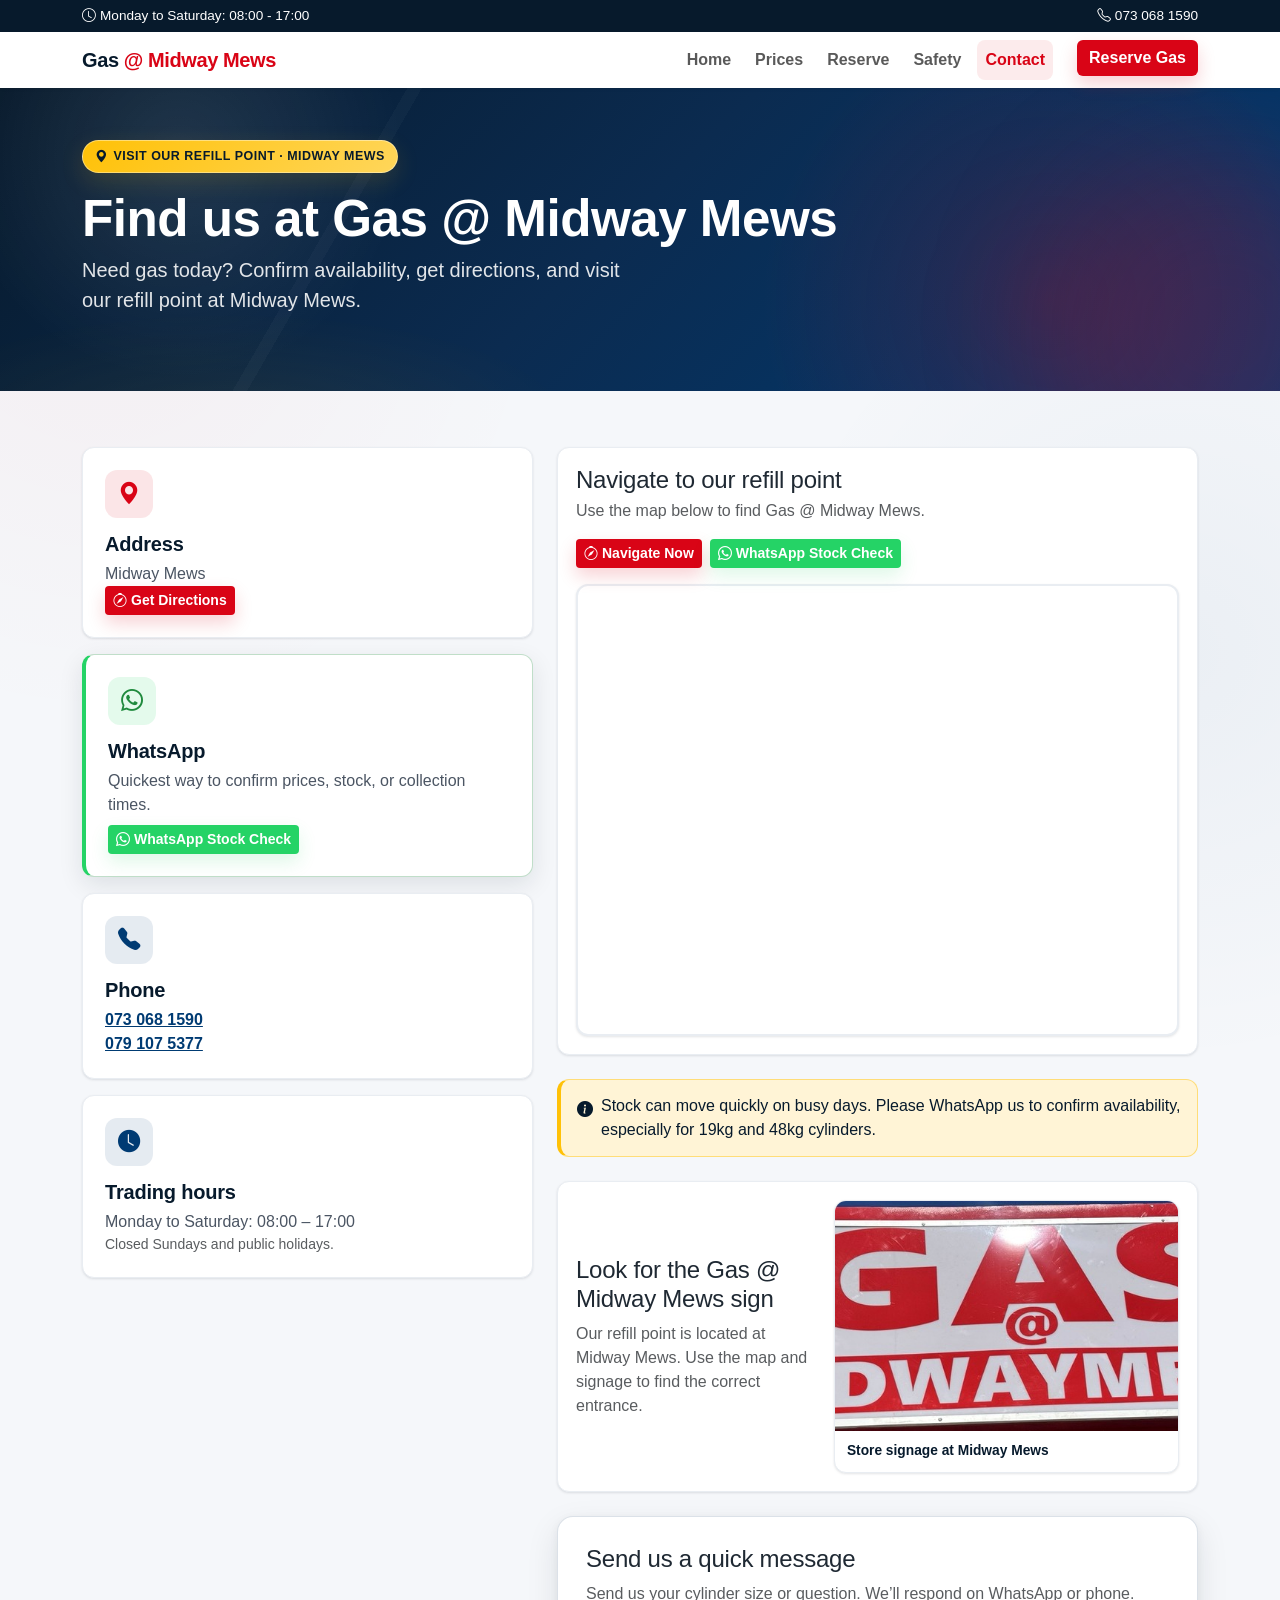
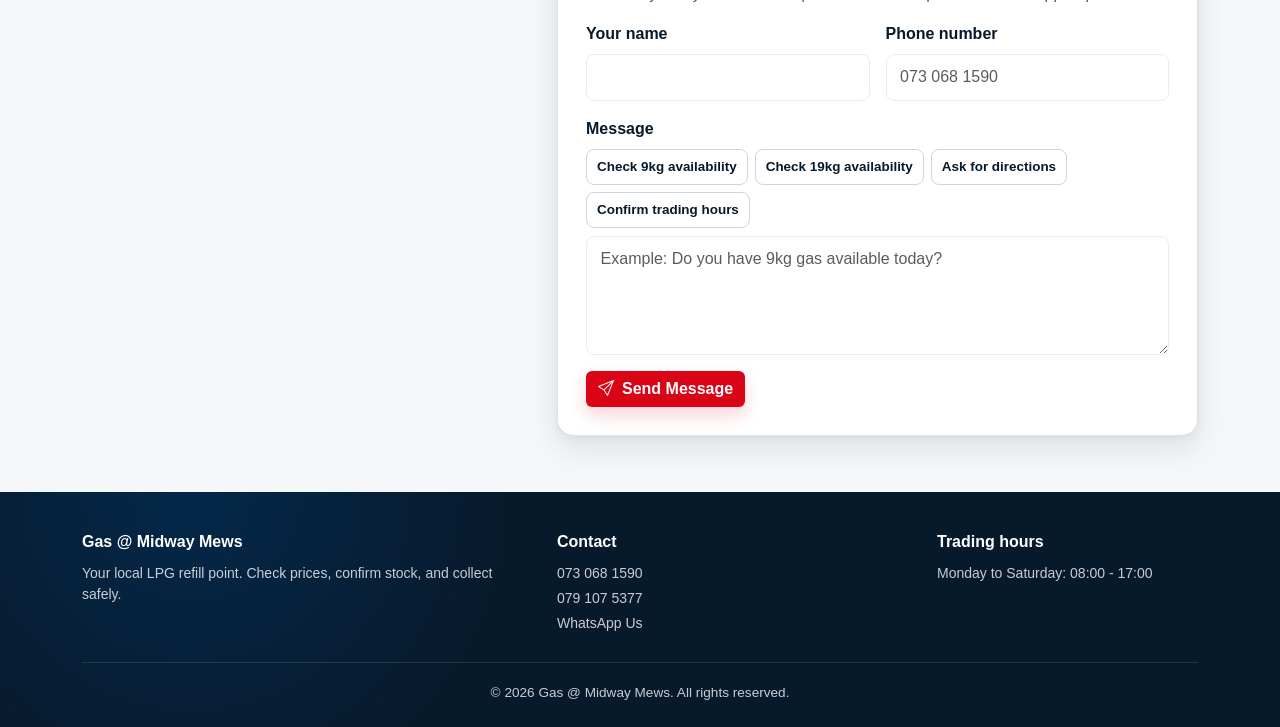
==== commit b556b32f: "Visual uplift: polish, micro-interactions, and motion across all pages - Add staggered scroll-reveal" ====
--- a/contact.html
+++ b/contact.html
@@ -41,9 +41,9 @@
   </div>
 </nav>
 
-<header class="hero-section" style="padding:48px 0">
-  <div class="container">
-    <span class="hero-badge"><i class="bi bi-geo-alt-fill"></i> Visit Our Refill Point</span>
+<header class="hero-section" style="padding:52px 0 60px">
+  <div class="container">
+    <span class="hero-badge"><i class="bi bi-geo-alt-fill"></i> Visit Our Refill Point &middot; Midway Mews</span>
     <h1>Find us at Gas @ Midway Mews</h1>
     <p class="lead mt-2">
       Need gas today? Confirm availability, get directions, and visit our refill point at Midway Mews.
--- a/assets/css/styles.css
+++ b/assets/css/styles.css
@@ -1102,6 +1102,7 @@
     animation-iteration-count: 1 !important;
     scroll-behavior: auto !important;
     transition-duration: 0.001ms !important;
+    transition-delay: 0ms !important;
   }
   .js .hero-badge,
   .js .hero-section h1,
@@ -1287,13 +1288,6 @@
 .location-note i { color: #c47b00; }
 
 /* ---------- Utility ---------- */
-.divider-red {
-  width: 56px;
-  height: 4px;
-  background: var(--brand-red);
-  border-radius: 2px;
-  margin-bottom: 18px;
-}
 .shadow-soft { box-shadow: var(--shadow-md); }
 .rounded-xl { border-radius: 14px; }
 
@@ -1599,6 +1593,224 @@
   }
 }
 
+/* =============================================================
+   VISUAL UPLIFT — Polish, micro-interactions & motion
+   ============================================================= */
+
+/* ----- Trust items: individual hover lift within strip ----- */
+.trust-item {
+  border-radius: var(--radius-md);
+  padding: 12px 10px;
+  transition:
+    background-color var(--transition-fast),
+    transform       var(--transition-fast),
+    box-shadow      var(--transition-fast);
+}
+.trust-item:hover {
+  background: var(--grey-50);
+  box-shadow: 0 3px 10px rgba(7, 26, 44, 0.07);
+  transform: translateY(-2px);
+}
+.trust-item .ico {
+  flex-shrink: 0;
+  transition: background-color var(--transition-fast), transform var(--transition-fast);
+}
+.trust-item:hover .ico {
+  background: rgba(0, 59, 115, 0.16);
+  transform: scale(1.08);
+}
+
+/* ----- Proof card: image zoom on hover ----- */
+.proof-card img {
+  transition: transform 520ms cubic-bezier(.2, .8, .2, 1);
+}
+.proof-card:hover img {
+  transform: scale(1.04);
+}
+
+/* ----- Hero image: floating "Real refill point" badge ----- */
+.hero-img-float-badge {
+  position: absolute;
+  bottom: 14px;
+  left: 14px;
+  z-index: 3;
+  display: inline-flex;
+  align-items: center;
+  gap: 6px;
+  padding: 6px 14px;
+  background: rgba(255, 255, 255, 0.95);
+  backdrop-filter: blur(8px);
+  -webkit-backdrop-filter: blur(8px);
+  border: 1px solid rgba(255, 255, 255, 0.65);
+  border-radius: 999px;
+  font-size: 0.76rem;
+  font-weight: 700;
+  color: var(--brand-navy);
+  letter-spacing: 0.01em;
+  box-shadow: 0 4px 14px rgba(7, 26, 44, 0.14);
+  pointer-events: none;
+}
+.hero-img-float-badge i {
+  color: var(--brand-green);
+  font-size: 0.88rem;
+}
+
+/* ----- Staggered scroll-reveal: price-grid direct children ----- */
+.price-grid > .reveal-on-scroll.is-visible:nth-child(2) { transition-delay:  60ms; }
+.price-grid > .reveal-on-scroll.is-visible:nth-child(3) { transition-delay: 120ms; }
+.price-grid > .reveal-on-scroll.is-visible:nth-child(4) { transition-delay: 180ms; }
+.price-grid > .reveal-on-scroll.is-visible:nth-child(5) { transition-delay: 240ms; }
+
+/* Stagger for side-by-side info-card / why-card rows */
+.row > [class*="col"]:nth-child(2) > .info-card.reveal-on-scroll.is-visible,
+.row > [class*="col"]:nth-child(2) > .why-card.reveal-on-scroll.is-visible  { transition-delay:  80ms; }
+.row > [class*="col"]:nth-child(3) > .info-card.reveal-on-scroll.is-visible,
+.row > [class*="col"]:nth-child(3) > .why-card.reveal-on-scroll.is-visible  { transition-delay: 160ms; }
+.row > [class*="col"]:nth-child(4) > .info-card.reveal-on-scroll.is-visible,
+.row > [class*="col"]:nth-child(4) > .why-card.reveal-on-scroll.is-visible  { transition-delay: 240ms; }
+.row > [class*="col"]:nth-child(5) > .info-card.reveal-on-scroll.is-visible,
+.row > [class*="col"]:nth-child(5) > .why-card.reveal-on-scroll.is-visible  { transition-delay: 320ms; }
+.row > [class*="col"]:nth-child(6) > .info-card.reveal-on-scroll.is-visible,
+.row > [class*="col"]:nth-child(6) > .why-card.reveal-on-scroll.is-visible  { transition-delay: 400ms; }
+
+/* ----- Price table: header shadow for contrast ----- */
+.price-table thead th {
+  box-shadow: 0 2px 0 rgba(0, 0, 0, 0.12);
+}
+
+/* ----- Safety: danger variant for prohibition cards ----- */
+.info-card.danger .icon-wrap {
+  background: rgba(217, 4, 22, 0.12);
+  color: var(--brand-red);
+}
+.info-card.danger {
+  border-top: 3px solid rgba(217, 4, 22, 0.40);
+}
+.info-card.danger:hover {
+  border-color: rgba(217, 4, 22, 0.24);
+  box-shadow: 0 8px 24px rgba(217, 4, 22, 0.09);
+}
+
+/* ----- Popular price grid: subtle premium top accent ----- */
+#popularPriceGrid .price-card,
+#popularGrid .price-card {
+  border-top-width: 3px;
+  border-top-color: rgba(217, 4, 22, 0.20);
+}
+#popularPriceGrid .price-card:hover,
+#popularGrid .price-card:hover {
+  border-top-color: rgba(217, 4, 22, 0.55);
+}
+#popularPriceGrid .price-card.selected,
+#popularGrid .price-card.selected {
+  border-top-color: var(--brand-red);
+}
+
+/* ----- Contact: WhatsApp card hover emphasis ----- */
+.contact-whatsapp-card:hover {
+  box-shadow: var(--shadow-md), 0 0 0 3px rgba(37, 211, 102, 0.14);
+}
+
+/* ----- Map block: stronger iframe frame ----- */
+.contact-map-block .rounded-xl,
+#location .rounded-xl {
+  border: 2px solid var(--grey-100);
+  overflow: hidden;
+}
+
+/* ----- Form card: premium shadow ----- */
+.form-card {
+  box-shadow: 0 12px 32px rgba(7, 26, 44, 0.10), 0 2px 8px rgba(7, 26, 44, 0.05);
+}
+
+/* ----- Form focus: tinted background ----- */
+.form-control:focus,
+.form-select:focus {
+  background: #FFFBFB;
+}
+
+/* ----- Why-cards: column layout with icon on top ----- */
+.why-card {
+  flex-direction: column;
+  align-items: flex-start;
+  gap: 10px;
+}
+.why-card h5 {
+  margin: 0;
+}
+@media (max-width: 575px) {
+  .why-card { align-items: center; }
+}
+
+/* ----- Button: clear press feedback ----- */
+.btn-brand-red:active  { transform: translateY(0) scale(0.985); }
+.btn-whatsapp:active   { transform: translateY(0) scale(0.985); }
+.btn-brand-outline:active { transform: translateY(0) scale(0.985); }
+
+/* ----- Nav Reserve CTA: subtle pulse on first load ----- */
+.js.is-loaded .navbar .btn-brand-red {
+  animation: ctaPulse 950ms ease 1.2s 1;
+}
+
+/* ----- Mobile action bar: icon scale on press ----- */
+.mobile-action-bar a:active .ico {
+  transform: scale(0.88);
+  transition: transform 100ms ease;
+}
+
+/* ----- Section eyebrow: red dot accent ----- */
+.section-eyebrow::before {
+  content: '';
+  display: inline-block;
+  width: 6px;
+  height: 6px;
+  background: var(--brand-red);
+  border-radius: 50%;
+  margin-right: 6px;
+  vertical-align: middle;
+  position: relative;
+  top: -1px;
+}
+
+/* ----- Size list rows: hover background matches brand ----- */
+.size-list .row-item:hover {
+  background: var(--grey-50);
+  border-left: 3px solid rgba(217, 4, 22, 0.18);
+  padding-left: 15px;
+}
+.size-list .row-item.selected {
+  border-left: 4px solid var(--brand-red);
+}
+/* Undo border-left on hover for already-selected rows */
+.size-list .row-item.selected:hover {
+  border-left: 4px solid var(--brand-red);
+  padding-left: 14px;
+}
+
+/* ----- Alert: collection-only refinement ----- */
+.collection-alert {
+  border-radius: var(--radius-md);
+  box-shadow: var(--shadow-sm);
+}
+
+/* ----- Compact info sidebar cards: divider between cards ----- */
+.reserve-info-stack .compact-info-card {
+  border-bottom: 1px solid var(--grey-100);
+}
+.reserve-info-stack .compact-info-card:last-child {
+  border-bottom: 0;
+}
+
+/* ----- Footer: logo area slight gap ----- */
+.site-footer .copyright {
+  margin-top: 28px;
+  padding-top: 20px;
+}
+
+/* =============================================================
+   Print
+   ============================================================= */
+
 /* Print */
 @media print {
   .navbar, .top-strip, .mobile-action-bar, .site-footer, .btn { display: none !important; }
